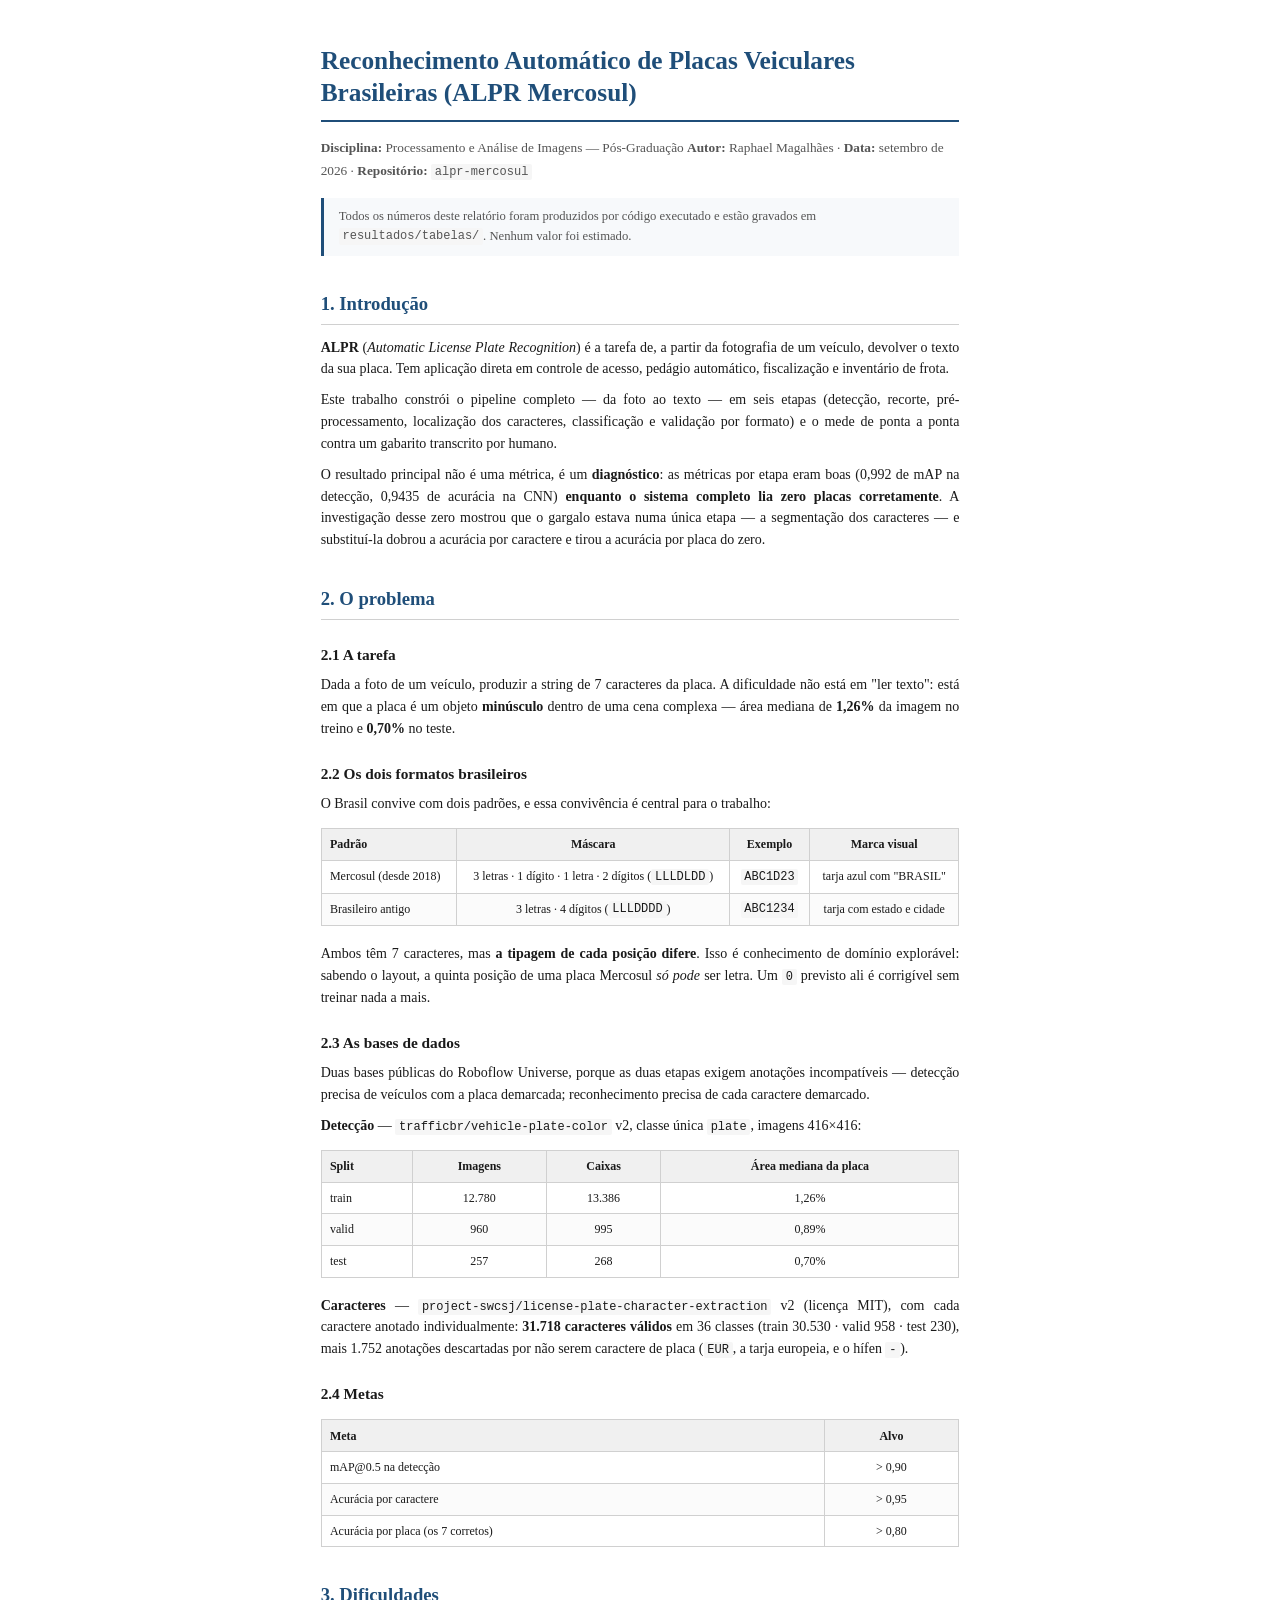
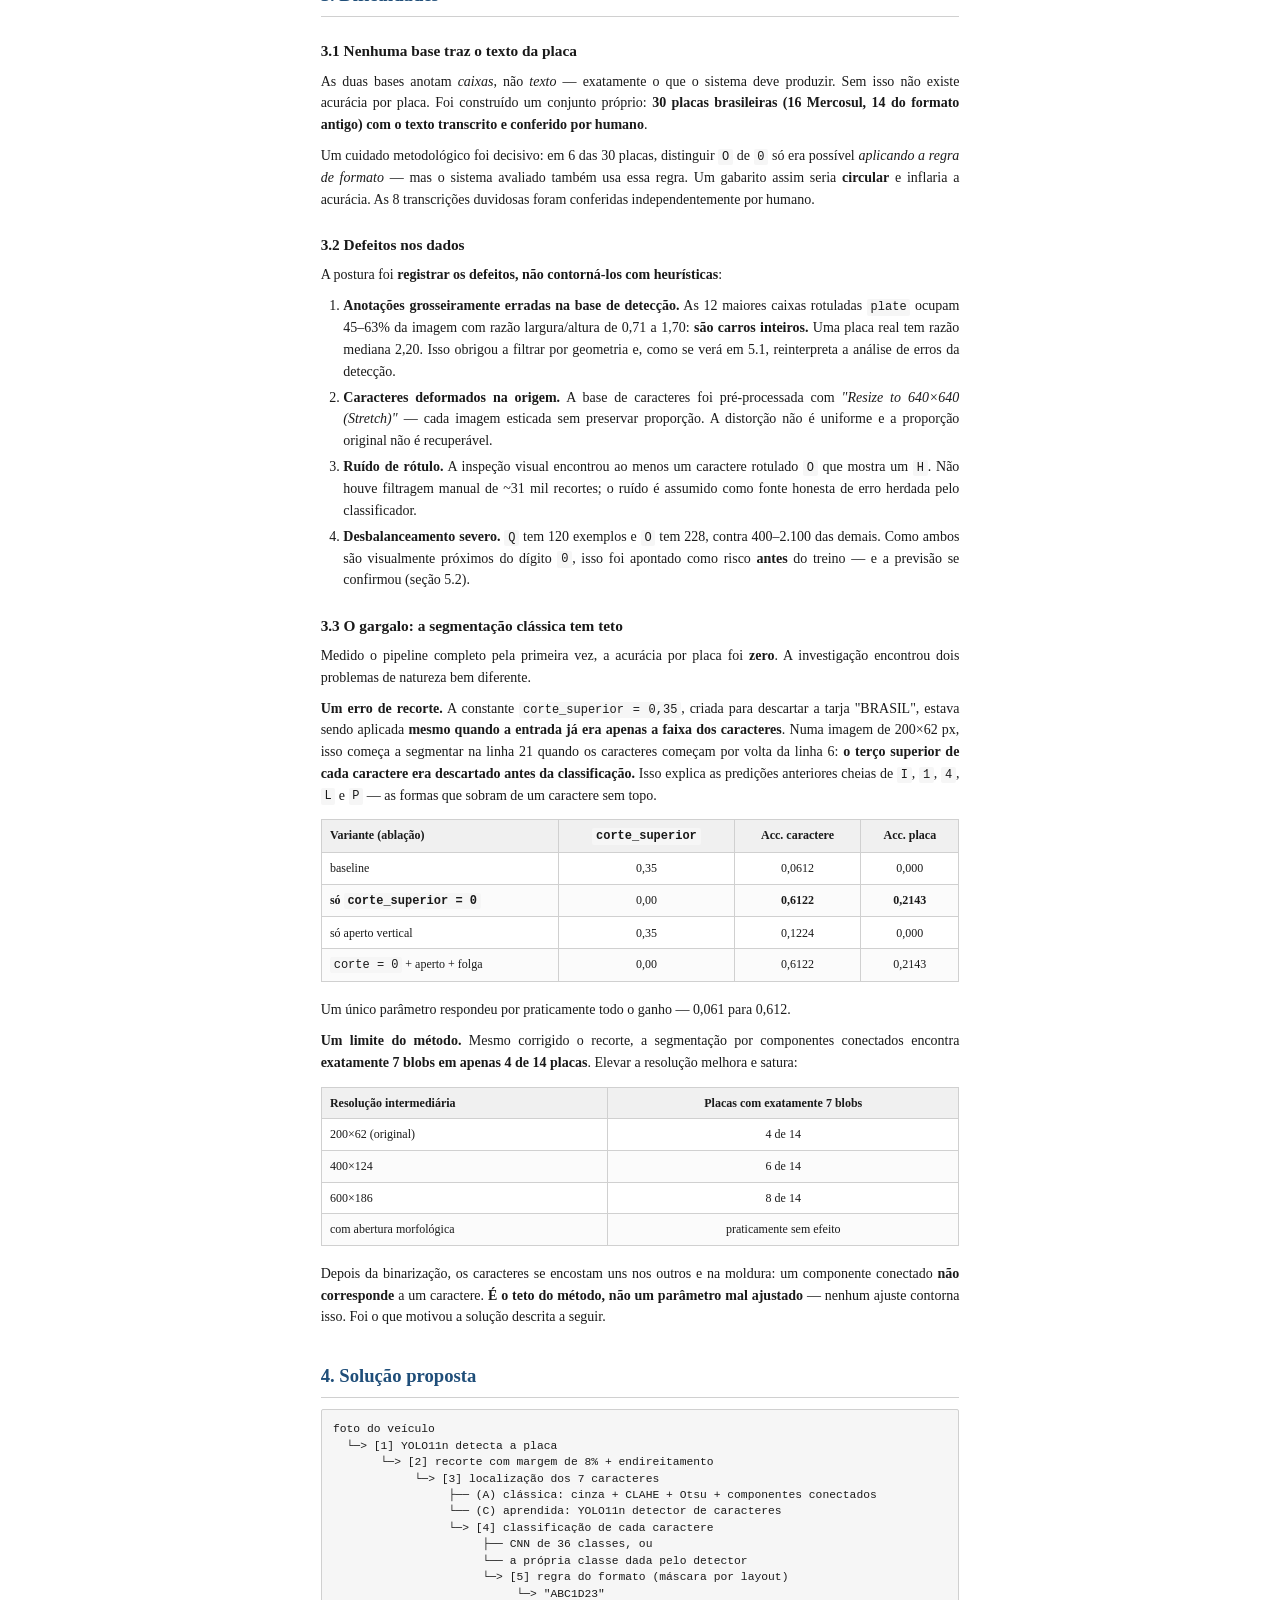
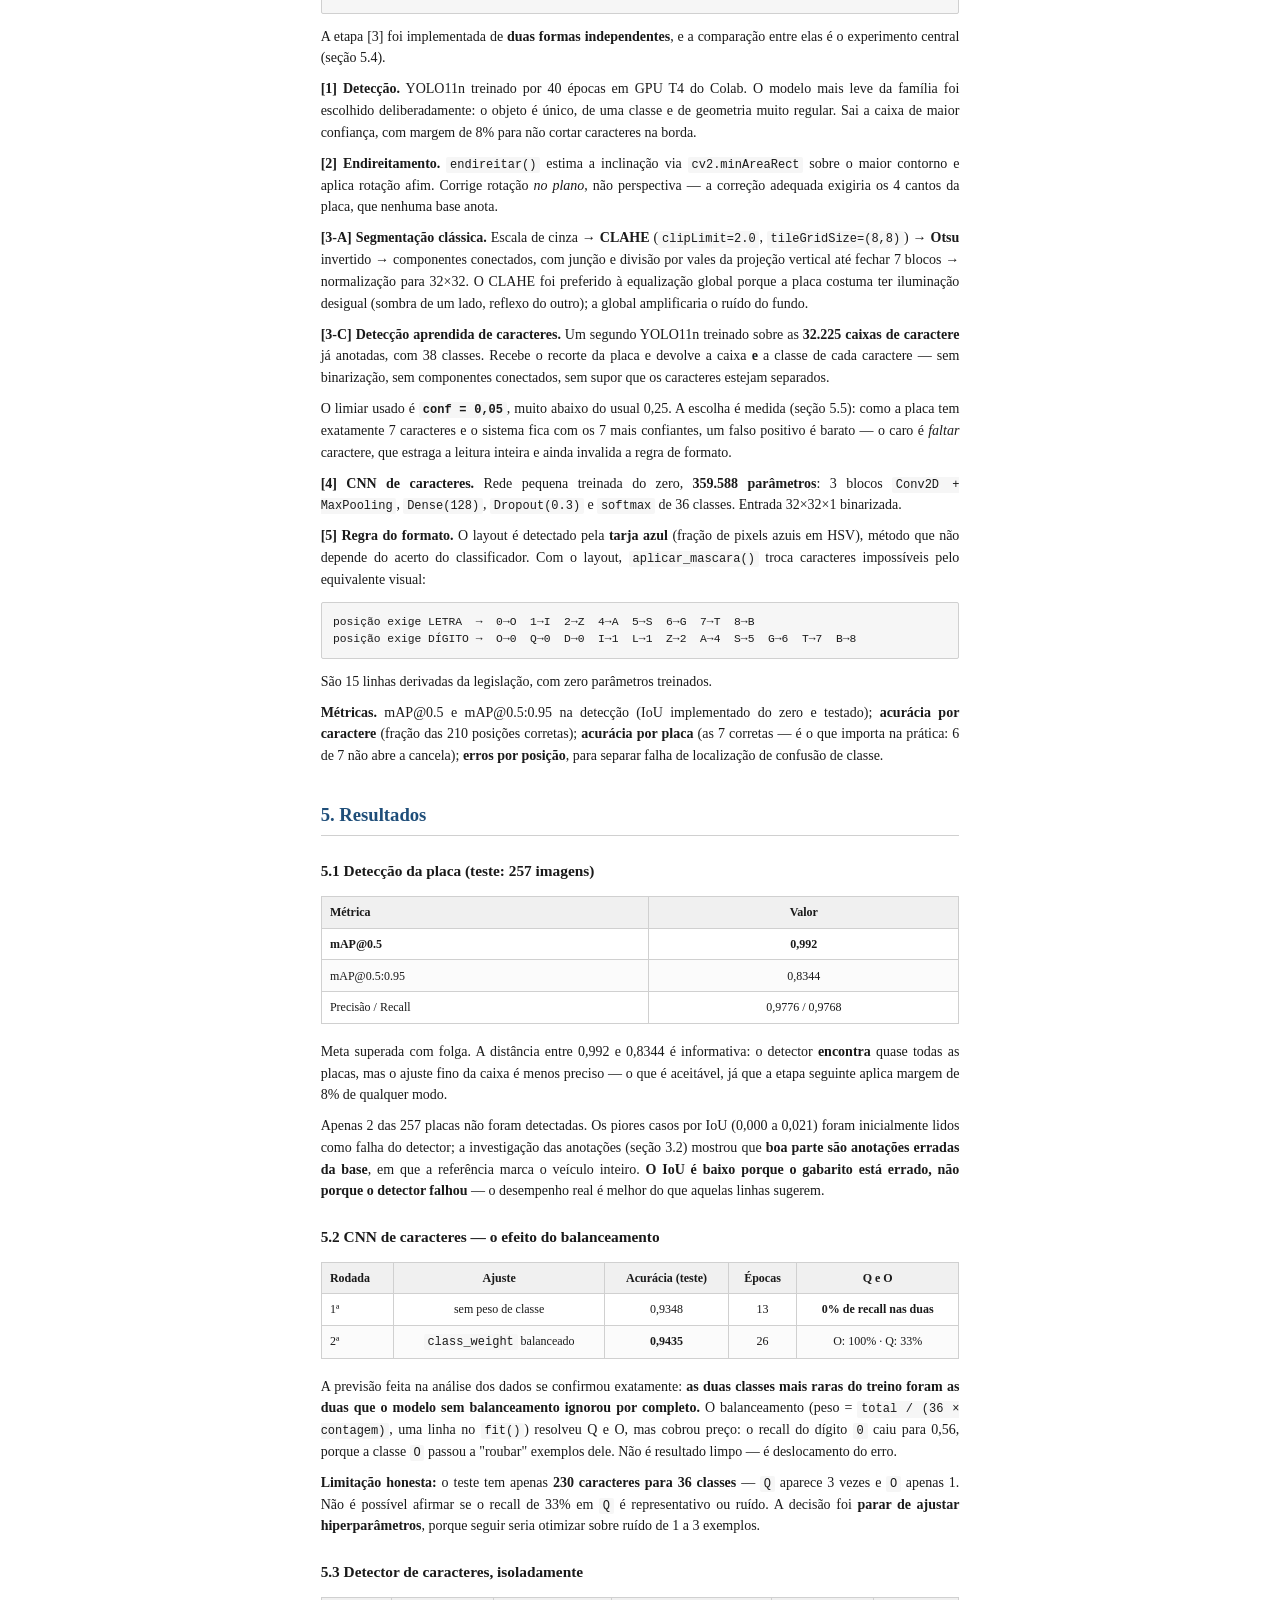
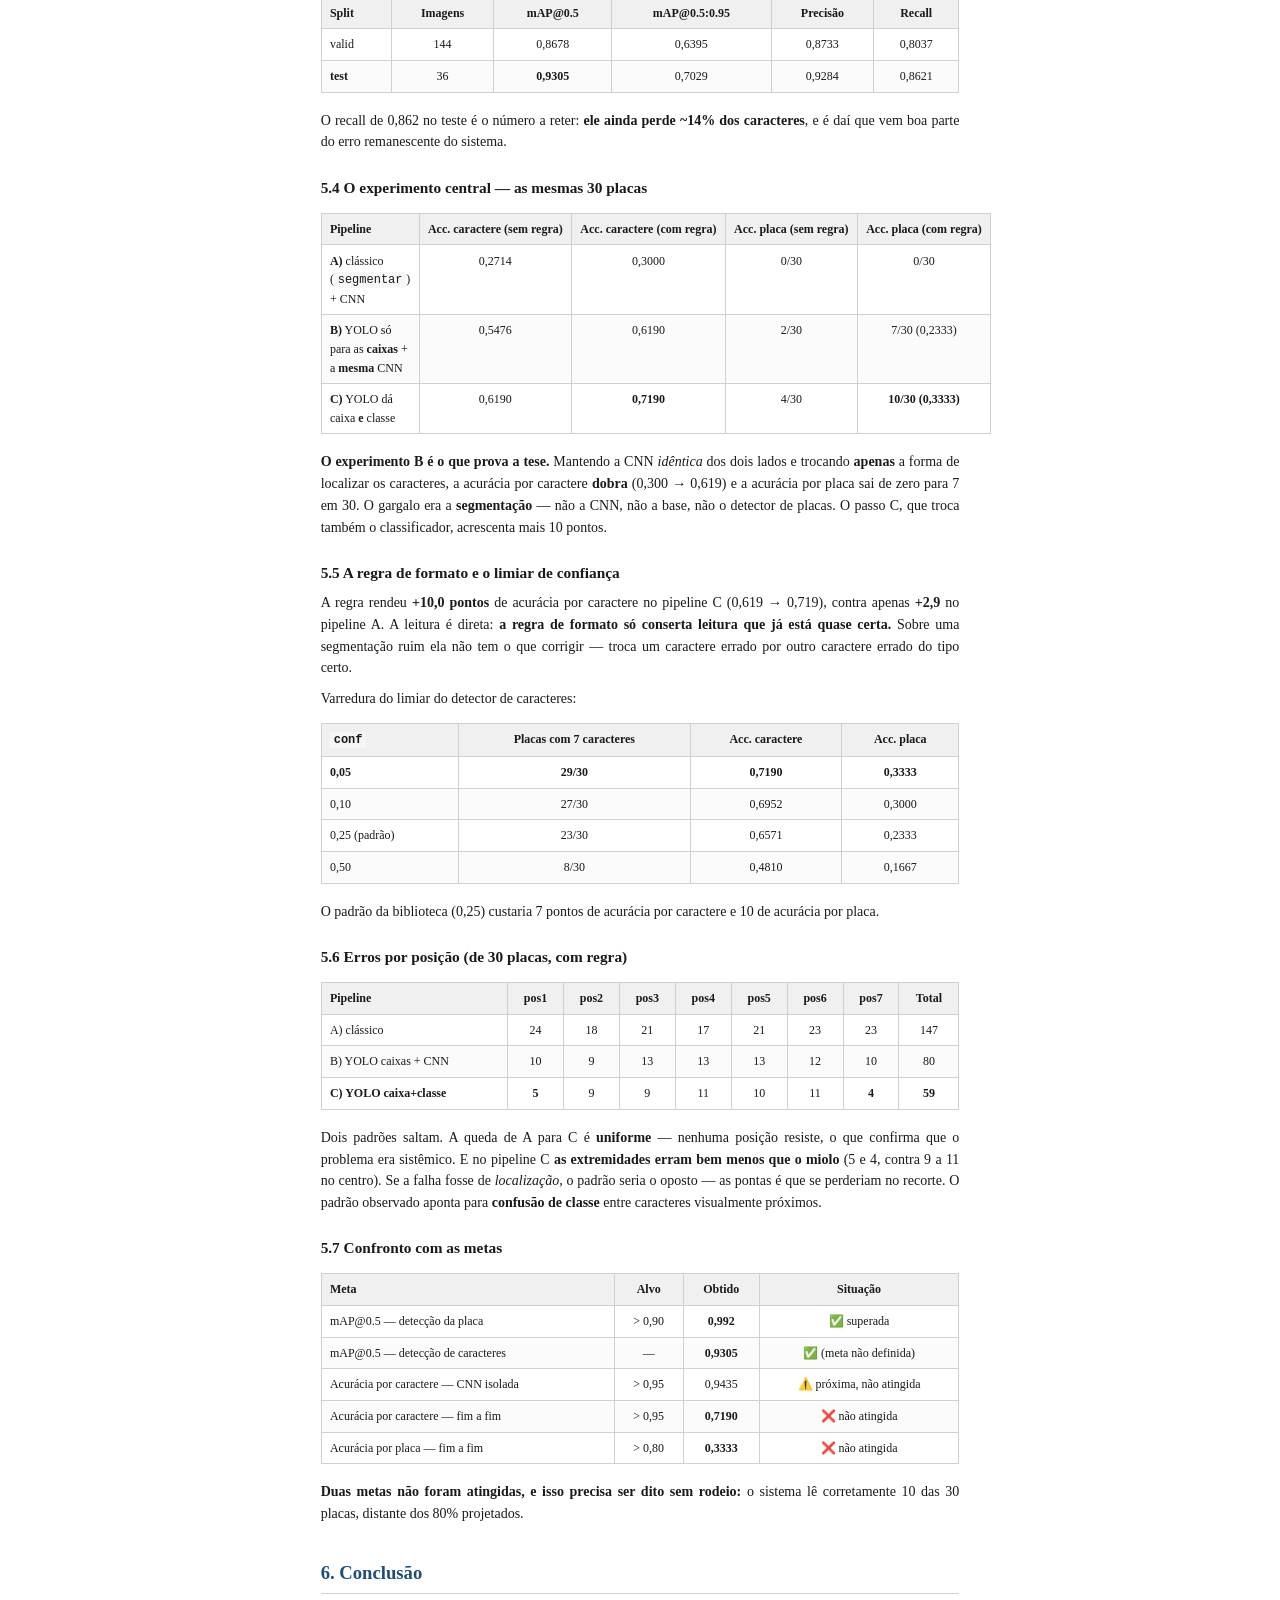
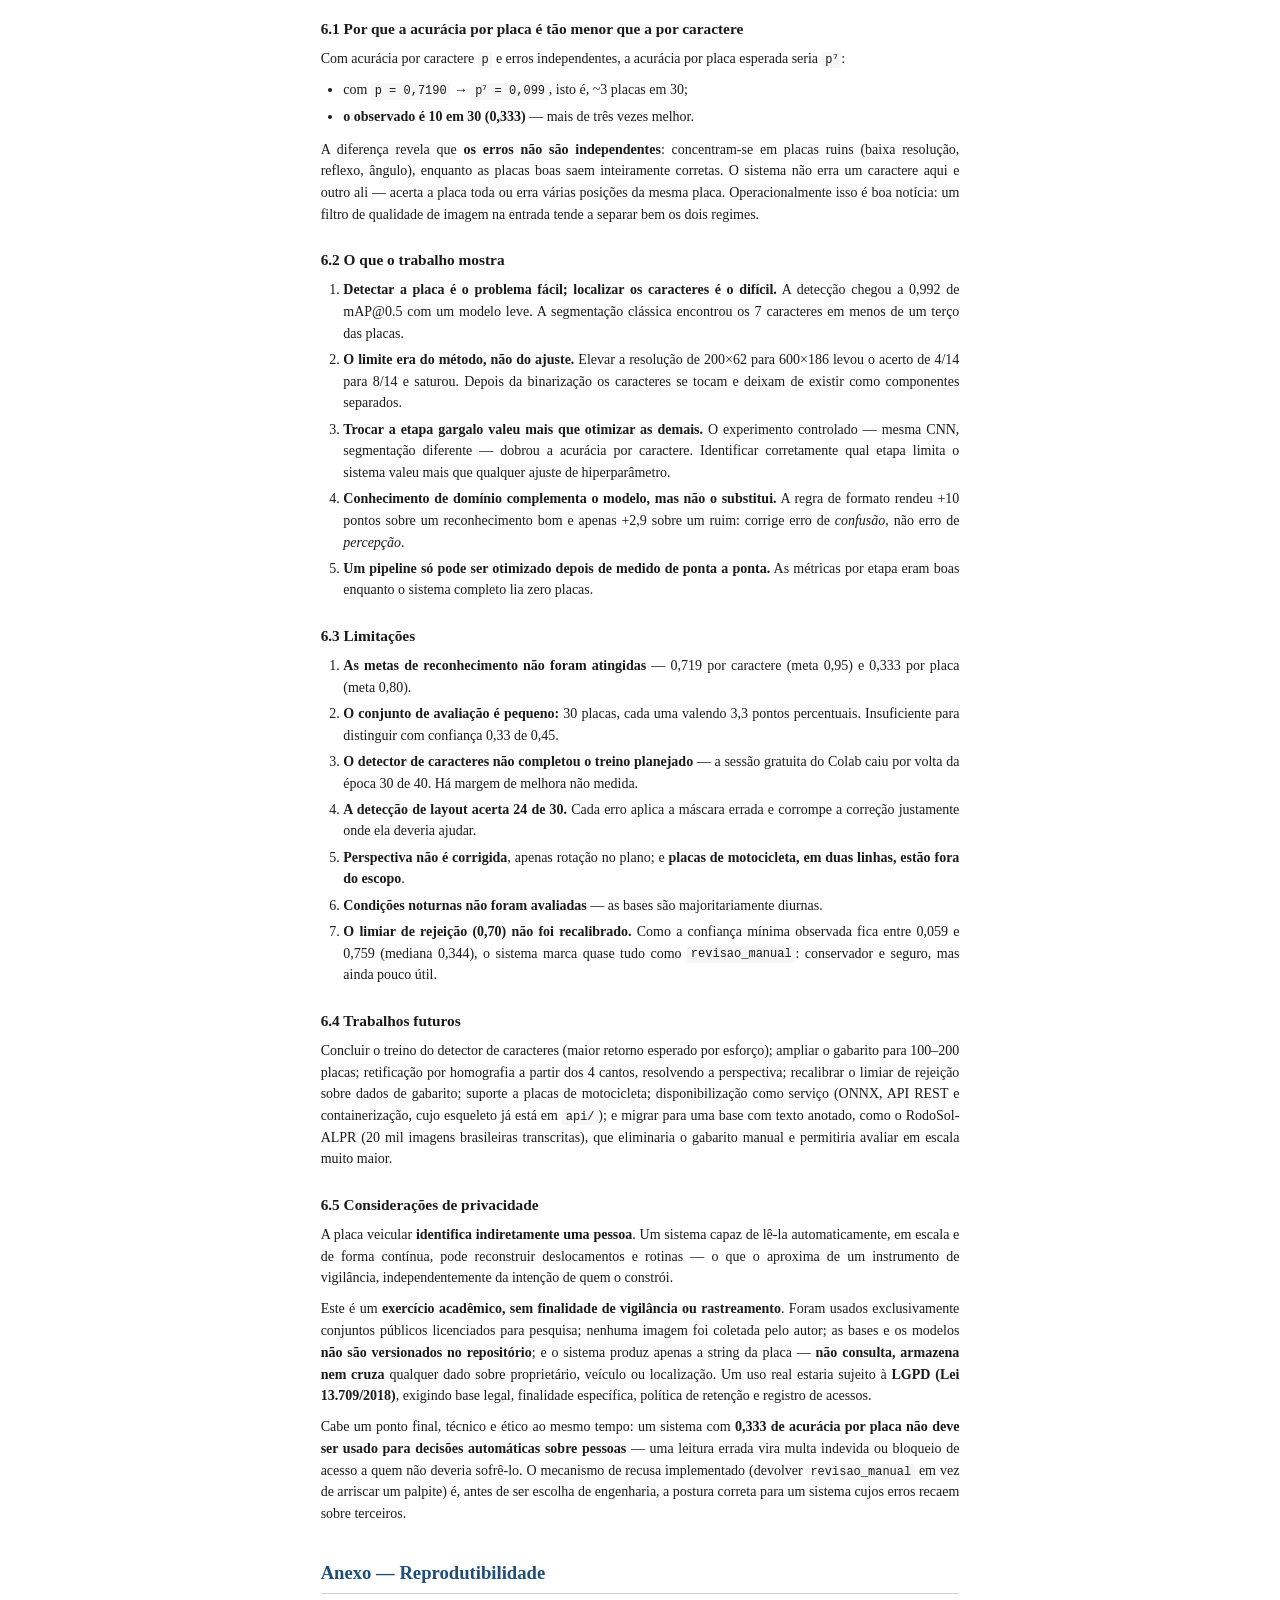
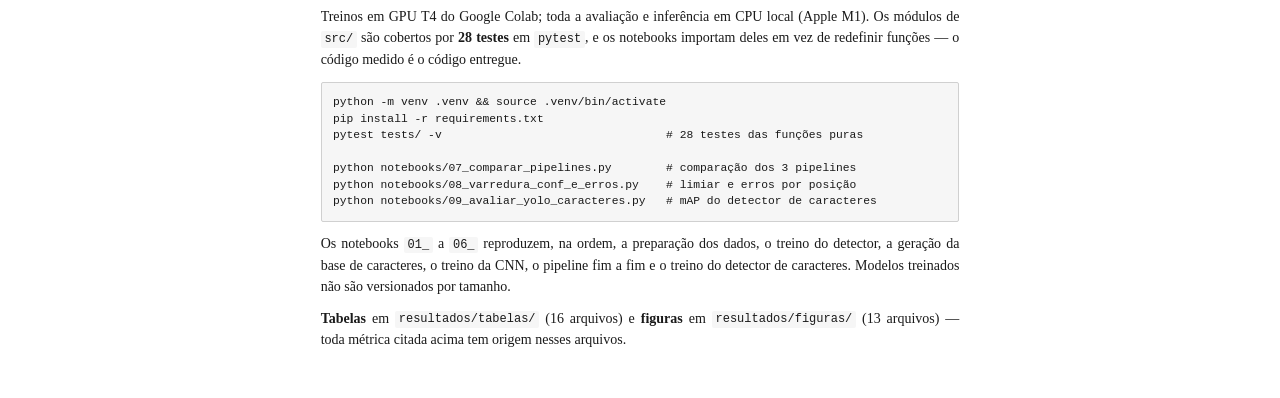
==== RELATORIO.html @ 7038e8bc "Dia 7: entrega fechada, repositorio limpo e documento de retomada Relatorio em duas versoes a partir" ====
<!DOCTYPE html>
<html lang="pt-BR">
<head>
<meta charset="utf-8">
<meta name="viewport" content="width=device-width, initial-scale=1">
<title>Relatório — ALPR Mercosul</title>
<style>
@page { size: A4; margin: 18mm 16mm 18mm 16mm; }

:root {
  --tinta:      #1a1a1a;
  --tinta-fraca:#555;
  --linha:      #d0d0d0;
  --fundo-th:   #f0f0f0;
  --fundo-cod:  #f6f6f6;
  --destaque:   #1f4e79;
}

* { box-sizing: border-box; }

body {
  font-family: "Charter", "Georgia", "Times New Roman", serif;
  font-size: 10.5pt;
  line-height: 1.55;
  color: var(--tinta);
  max-width: 185mm;
  margin: 0 auto;
  padding: 12mm 8mm;
  background: #fff;
  text-align: justify;
  hyphens: auto;
}

/* ---------- titulos ---------- */

h1 {
  font-size: 19pt;
  line-height: 1.25;
  text-align: left;
  margin: 0 0 4mm 0;
  padding-bottom: 3mm;
  border-bottom: 2.5px solid var(--destaque);
  color: var(--destaque);
}

h2 {
  font-size: 14pt;
  text-align: left;
  margin: 9mm 0 3mm 0;
  padding-bottom: 1.5mm;
  border-bottom: 1px solid var(--linha);
  color: var(--destaque);
  page-break-after: avoid;
}

h3 {
  font-size: 11.5pt;
  text-align: left;
  margin: 6mm 0 2mm 0;
  color: var(--tinta);
  page-break-after: avoid;
}

/* cada secao numerada comeca em pagina nova, menos a primeira */
h2 { page-break-before: always; }
h2:first-of-type { page-break-before: avoid; }

p { margin: 0 0 2.5mm 0; orphans: 3; widows: 3; }

/* ---------- cabecalho do documento ---------- */

h1 + p {
  text-align: left;
  color: var(--tinta-fraca);
  font-size: 10pt;
  line-height: 1.7;
}

blockquote {
  margin: 4mm 0;
  padding: 2.5mm 4mm;
  border-left: 3px solid var(--destaque);
  background: #f7f9fb;
  color: var(--tinta-fraca);
  font-size: 9.5pt;
  text-align: left;
}
blockquote p { margin: 0; }

/* ---------- tabelas ---------- */

table {
  border-collapse: collapse;
  width: 100%;
  margin: 3.5mm 0 4.5mm 0;
  font-size: 9pt;
  page-break-inside: avoid;
}

thead { display: table-header-group; }

th, td {
  border: 1px solid var(--linha);
  padding: 1.6mm 2.2mm;
  text-align: left;
  vertical-align: top;
}

th {
  background: var(--fundo-th);
  font-weight: 700;
  white-space: nowrap;
}

/* colunas numericas: da segunda em diante, centralizadas */
td:not(:first-child), th:not(:first-child) { text-align: center; }

tbody tr:nth-child(even) { background: #fbfbfb; }

/* ---------- codigo ---------- */

pre {
  background: var(--fundo-cod);
  border: 1px solid var(--linha);
  border-radius: 2px;
  padding: 3mm;
  font-family: "SF Mono", "Menlo", "Consolas", monospace;
  font-size: 8.5pt;
  line-height: 1.45;
  overflow-x: auto;
  white-space: pre-wrap;
  page-break-inside: avoid;
  text-align: left;
}

code {
  font-family: "SF Mono", "Menlo", "Consolas", monospace;
  font-size: 9pt;
  background: var(--fundo-cod);
  padding: 0.3mm 1mm;
  border-radius: 2px;
}
pre code { background: none; padding: 0; font-size: inherit; }

/* ---------- listas ---------- */

ul, ol { margin: 0 0 3mm 0; padding-left: 6mm; }
li { margin-bottom: 1.2mm; }

hr { border: none; border-top: 1px solid var(--linha); margin: 6mm 0; }

strong { font-weight: 700; }

/* ---------- impressao ---------- */

@media print {
  body { padding: 0; max-width: none; }
  a { color: var(--tinta); text-decoration: none; }
}
</style>
</head>
<body>
<h1>Reconhecimento Automático de Placas Veiculares Brasileiras (ALPR Mercosul)</h1>
<p><strong>Disciplina:</strong> Processamento e Análise de Imagens — Pós-Graduação
<strong>Autor:</strong> Raphael Magalhães · <strong>Data:</strong> setembro de 2026 · <strong>Repositório:</strong> <code>alpr-mercosul</code></p>
<blockquote>
<p>Todos os números deste relatório foram produzidos por código executado e estão
gravados em <code>resultados/tabelas/</code>. Nenhum valor foi estimado.</p>
</blockquote>
<h2>1. Introdução</h2>
<p><strong>ALPR</strong> (<em>Automatic License Plate Recognition</em>) é a tarefa de, a partir da fotografia
de um veículo, devolver o texto da sua placa. Tem aplicação direta em controle de
acesso, pedágio automático, fiscalização e inventário de frota.</p>
<p>Este trabalho constrói o pipeline completo — da foto ao texto — em seis etapas
(detecção, recorte, pré-processamento, localização dos caracteres, classificação e
validação por formato) e o mede de ponta a ponta contra um gabarito transcrito por
humano.</p>
<p>O resultado principal não é uma métrica, é um <strong>diagnóstico</strong>: as métricas por etapa
eram boas (0,992 de mAP na detecção, 0,9435 de acurácia na CNN) <strong>enquanto o sistema
completo lia zero placas corretamente</strong>. A investigação desse zero mostrou que o
gargalo estava numa única etapa — a segmentação dos caracteres — e substituí-la
dobrou a acurácia por caractere e tirou a acurácia por placa do zero.</p>
<h2>2. O problema</h2>
<h3>2.1 A tarefa</h3>
<p>Dada a foto de um veículo, produzir a string de 7 caracteres da placa. A dificuldade
não está em "ler texto": está em que a placa é um objeto <strong>minúsculo</strong> dentro de uma
cena complexa — área mediana de <strong>1,26%</strong> da imagem no treino e <strong>0,70%</strong> no teste.</p>
<h3>2.2 Os dois formatos brasileiros</h3>
<p>O Brasil convive com dois padrões, e essa convivência é central para o trabalho:</p>
<table>
<thead>
<tr>
<th>Padrão</th>
<th>Máscara</th>
<th>Exemplo</th>
<th>Marca visual</th>
</tr>
</thead>
<tbody>
<tr>
<td>Mercosul (desde 2018)</td>
<td>3 letras · 1 dígito · 1 letra · 2 dígitos (<code>LLLDLDD</code>)</td>
<td><code>ABC1D23</code></td>
<td>tarja azul com "BRASIL"</td>
</tr>
<tr>
<td>Brasileiro antigo</td>
<td>3 letras · 4 dígitos (<code>LLLDDDD</code>)</td>
<td><code>ABC1234</code></td>
<td>tarja com estado e cidade</td>
</tr>
</tbody>
</table>
<p>Ambos têm 7 caracteres, mas <strong>a tipagem de cada posição difere</strong>. Isso é conhecimento
de domínio explorável: sabendo o layout, a quinta posição de uma placa Mercosul <em>só
pode</em> ser letra. Um <code>0</code> previsto ali é corrigível sem treinar nada a mais.</p>
<h3>2.3 As bases de dados</h3>
<p>Duas bases públicas do Roboflow Universe, porque as duas etapas exigem anotações
incompatíveis — detecção precisa de veículos com a placa demarcada; reconhecimento
precisa de cada caractere demarcado.</p>
<p><strong>Detecção</strong> — <code>trafficbr/vehicle-plate-color</code> v2, classe única <code>plate</code>, imagens 416×416:</p>
<table>
<thead>
<tr>
<th>Split</th>
<th>Imagens</th>
<th>Caixas</th>
<th>Área mediana da placa</th>
</tr>
</thead>
<tbody>
<tr>
<td>train</td>
<td>12.780</td>
<td>13.386</td>
<td>1,26%</td>
</tr>
<tr>
<td>valid</td>
<td>960</td>
<td>995</td>
<td>0,89%</td>
</tr>
<tr>
<td>test</td>
<td>257</td>
<td>268</td>
<td>0,70%</td>
</tr>
</tbody>
</table>
<p><strong>Caracteres</strong> — <code>project-swcsj/license-plate-character-extraction</code> v2 (licença MIT),
com cada caractere anotado individualmente: <strong>31.718 caracteres válidos</strong> em 36
classes (train 30.530 · valid 958 · test 230), mais 1.752 anotações descartadas por
não serem caractere de placa (<code>EUR</code>, a tarja europeia, e o hífen <code>-</code>).</p>
<h3>2.4 Metas</h3>
<table>
<thead>
<tr>
<th>Meta</th>
<th>Alvo</th>
</tr>
</thead>
<tbody>
<tr>
<td>mAP@0.5 na detecção</td>
<td>&gt; 0,90</td>
</tr>
<tr>
<td>Acurácia por caractere</td>
<td>&gt; 0,95</td>
</tr>
<tr>
<td>Acurácia por placa (os 7 corretos)</td>
<td>&gt; 0,80</td>
</tr>
</tbody>
</table>
<h2>3. Dificuldades</h2>
<h3>3.1 Nenhuma base traz o texto da placa</h3>
<p>As duas bases anotam <em>caixas</em>, não <em>texto</em> — exatamente o que o sistema deve produzir.
Sem isso não existe acurácia por placa. Foi construído um conjunto próprio: <strong>30
placas brasileiras (16 Mercosul, 14 do formato antigo) com o texto transcrito e
conferido por humano</strong>.</p>
<p>Um cuidado metodológico foi decisivo: em 6 das 30 placas, distinguir <code>O</code> de <code>0</code> só era
possível <em>aplicando a regra de formato</em> — mas o sistema avaliado também usa essa regra.
Um gabarito assim seria <strong>circular</strong> e inflaria a acurácia. As 8 transcrições duvidosas
foram conferidas independentemente por humano.</p>
<h3>3.2 Defeitos nos dados</h3>
<p>A postura foi <strong>registrar os defeitos, não contorná-los com heurísticas</strong>:</p>
<ol>
<li><strong>Anotações grosseiramente erradas na base de detecção.</strong> As 12 maiores caixas
   rotuladas <code>plate</code> ocupam 45–63% da imagem com razão largura/altura de 0,71 a 1,70:
   <strong>são carros inteiros.</strong> Uma placa real tem razão mediana 2,20. Isso obrigou a
   filtrar por geometria e, como se verá em 5.1, reinterpreta a análise de erros da
   detecção.</li>
<li><strong>Caracteres deformados na origem.</strong> A base de caracteres foi pré-processada com
   <em>"Resize to 640×640 (Stretch)"</em> — cada imagem esticada sem preservar proporção. A
   distorção não é uniforme e a proporção original não é recuperável.</li>
<li><strong>Ruído de rótulo.</strong> A inspeção visual encontrou ao menos um caractere rotulado <code>O</code>
   que mostra um <code>H</code>. Não houve filtragem manual de ~31 mil recortes; o ruído é
   assumido como fonte honesta de erro herdada pelo classificador.</li>
<li><strong>Desbalanceamento severo.</strong> <code>Q</code> tem 120 exemplos e <code>O</code> tem 228, contra 400–2.100
   das demais. Como ambos são visualmente próximos do dígito <code>0</code>, isso foi apontado
   como risco <strong>antes</strong> do treino — e a previsão se confirmou (seção 5.2).</li>
</ol>
<h3>3.3 O gargalo: a segmentação clássica tem teto</h3>
<p>Medido o pipeline completo pela primeira vez, a acurácia por placa foi <strong>zero</strong>.
A investigação encontrou dois problemas de natureza bem diferente.</p>
<p><strong>Um erro de recorte.</strong> A constante <code>corte_superior = 0,35</code>, criada para descartar a
tarja "BRASIL", estava sendo aplicada <strong>mesmo quando a entrada já era apenas a faixa
dos caracteres</strong>. Numa imagem de 200×62 px, isso começa a segmentar na linha 21 quando
os caracteres começam por volta da linha 6: <strong>o terço superior de cada caractere era
descartado antes da classificação.</strong> Isso explica as predições anteriores cheias de
<code>I</code>, <code>1</code>, <code>4</code>, <code>L</code> e <code>P</code> — as formas que sobram de um caractere sem topo.</p>
<table>
<thead>
<tr>
<th>Variante (ablação)</th>
<th><code>corte_superior</code></th>
<th>Acc. caractere</th>
<th>Acc. placa</th>
</tr>
</thead>
<tbody>
<tr>
<td>baseline</td>
<td>0,35</td>
<td>0,0612</td>
<td>0,000</td>
</tr>
<tr>
<td><strong>só <code>corte_superior = 0</code></strong></td>
<td>0,00</td>
<td><strong>0,6122</strong></td>
<td><strong>0,2143</strong></td>
</tr>
<tr>
<td>só aperto vertical</td>
<td>0,35</td>
<td>0,1224</td>
<td>0,000</td>
</tr>
<tr>
<td><code>corte = 0</code> + aperto + folga</td>
<td>0,00</td>
<td>0,6122</td>
<td>0,2143</td>
</tr>
</tbody>
</table>
<p>Um único parâmetro respondeu por praticamente todo o ganho — 0,061 para 0,612.</p>
<p><strong>Um limite do método.</strong> Mesmo corrigido o recorte, a segmentação por componentes
conectados encontra <strong>exatamente 7 blobs em apenas 4 de 14 placas</strong>. Elevar a
resolução melhora e satura:</p>
<table>
<thead>
<tr>
<th>Resolução intermediária</th>
<th>Placas com exatamente 7 blobs</th>
</tr>
</thead>
<tbody>
<tr>
<td>200×62 (original)</td>
<td>4 de 14</td>
</tr>
<tr>
<td>400×124</td>
<td>6 de 14</td>
</tr>
<tr>
<td>600×186</td>
<td>8 de 14</td>
</tr>
<tr>
<td>com abertura morfológica</td>
<td>praticamente sem efeito</td>
</tr>
</tbody>
</table>
<p>Depois da binarização, os caracteres se encostam uns nos outros e na moldura: um
componente conectado <strong>não corresponde</strong> a um caractere. <strong>É o teto do método, não um
parâmetro mal ajustado</strong> — nenhum ajuste contorna isso. Foi o que motivou a solução
descrita a seguir.</p>
<h2>4. Solução proposta</h2>
<pre><code>foto do veículo
  └─&gt; [1] YOLO11n detecta a placa
       └─&gt; [2] recorte com margem de 8% + endireitamento
            └─&gt; [3] localização dos 7 caracteres
                 ├── (A) clássica: cinza + CLAHE + Otsu + componentes conectados
                 └── (C) aprendida: YOLO11n detector de caracteres
                 └─&gt; [4] classificação de cada caractere
                      ├── CNN de 36 classes, ou
                      └── a própria classe dada pelo detector
                      └─&gt; [5] regra do formato (máscara por layout)
                           └─&gt; &quot;ABC1D23&quot;
</code></pre>
<p>A etapa [3] foi implementada de <strong>duas formas independentes</strong>, e a comparação entre
elas é o experimento central (seção 5.4).</p>
<p><strong>[1] Detecção.</strong> YOLO11n treinado por 40 épocas em GPU T4 do Colab. O modelo mais leve
da família foi escolhido deliberadamente: o objeto é único, de uma classe e de
geometria muito regular. Sai a caixa de maior confiança, com margem de 8% para não
cortar caracteres na borda.</p>
<p><strong>[2] Endireitamento.</strong> <code>endireitar()</code> estima a inclinação via <code>cv2.minAreaRect</code> sobre
o maior contorno e aplica rotação afim. Corrige rotação <em>no plano</em>, não perspectiva —
a correção adequada exigiria os 4 cantos da placa, que nenhuma base anota.</p>
<p><strong>[3-A] Segmentação clássica.</strong> Escala de cinza → <strong>CLAHE</strong> (<code>clipLimit=2.0</code>,
<code>tileGridSize=(8,8)</code>) → <strong>Otsu</strong> invertido → componentes conectados, com junção e
divisão por vales da projeção vertical até fechar 7 blocos → normalização para 32×32.
O CLAHE foi preferido à equalização global porque a placa costuma ter iluminação
desigual (sombra de um lado, reflexo do outro); a global amplificaria o ruído do fundo.</p>
<p><strong>[3-C] Detecção aprendida de caracteres.</strong> Um segundo YOLO11n treinado sobre as
<strong>32.225 caixas de caractere</strong> já anotadas, com 38 classes. Recebe o recorte da placa e
devolve a caixa <strong>e</strong> a classe de cada caractere — sem binarização, sem componentes
conectados, sem supor que os caracteres estejam separados.</p>
<p>O limiar usado é <strong><code>conf = 0,05</code></strong>, muito abaixo do usual 0,25. A escolha é medida
(seção 5.5): como a placa tem exatamente 7 caracteres e o sistema fica com os 7 mais
confiantes, um falso positivo é barato — o caro é <em>faltar</em> caractere, que estraga a
leitura inteira e ainda invalida a regra de formato.</p>
<p><strong>[4] CNN de caracteres.</strong> Rede pequena treinada do zero, <strong>359.588 parâmetros</strong>: 3
blocos <code>Conv2D + MaxPooling</code>, <code>Dense(128)</code>, <code>Dropout(0.3)</code> e <code>softmax</code> de 36 classes.
Entrada 32×32×1 binarizada.</p>
<p><strong>[5] Regra do formato.</strong> O layout é detectado pela <strong>tarja azul</strong> (fração de pixels
azuis em HSV), método que não depende do acerto do classificador. Com o layout,
<code>aplicar_mascara()</code> troca caracteres impossíveis pelo equivalente visual:</p>
<pre><code>posição exige LETRA  →  0→O  1→I  2→Z  4→A  5→S  6→G  7→T  8→B
posição exige DÍGITO →  O→0  Q→0  D→0  I→1  L→1  Z→2  A→4  S→5  G→6  T→7  B→8
</code></pre>
<p>São 15 linhas derivadas da legislação, com zero parâmetros treinados.</p>
<p><strong>Métricas.</strong> mAP@0.5 e mAP@0.5:0.95 na detecção (IoU implementado do zero e testado);
<strong>acurácia por caractere</strong> (fração das 210 posições corretas); <strong>acurácia por placa</strong>
(as 7 corretas — é o que importa na prática: 6 de 7 não abre a cancela); <strong>erros por
posição</strong>, para separar falha de localização de confusão de classe.</p>
<h2>5. Resultados</h2>
<h3>5.1 Detecção da placa (teste: 257 imagens)</h3>
<table>
<thead>
<tr>
<th>Métrica</th>
<th>Valor</th>
</tr>
</thead>
<tbody>
<tr>
<td><strong>mAP@0.5</strong></td>
<td><strong>0,992</strong></td>
</tr>
<tr>
<td>mAP@0.5:0.95</td>
<td>0,8344</td>
</tr>
<tr>
<td>Precisão / Recall</td>
<td>0,9776 / 0,9768</td>
</tr>
</tbody>
</table>
<p>Meta superada com folga. A distância entre 0,992 e 0,8344 é informativa: o detector
<strong>encontra</strong> quase todas as placas, mas o ajuste fino da caixa é menos preciso — o que
é aceitável, já que a etapa seguinte aplica margem de 8% de qualquer modo.</p>
<p>Apenas 2 das 257 placas não foram detectadas. Os piores casos por IoU (0,000 a 0,021)
foram inicialmente lidos como falha do detector; a investigação das anotações (seção
3.2) mostrou que <strong>boa parte são anotações erradas da base</strong>, em que a referência marca
o veículo inteiro. <strong>O IoU é baixo porque o gabarito está errado, não porque o detector
falhou</strong> — o desempenho real é melhor do que aquelas linhas sugerem.</p>
<h3>5.2 CNN de caracteres — o efeito do balanceamento</h3>
<table>
<thead>
<tr>
<th>Rodada</th>
<th>Ajuste</th>
<th>Acurácia (teste)</th>
<th>Épocas</th>
<th>Q e O</th>
</tr>
</thead>
<tbody>
<tr>
<td>1ª</td>
<td>sem peso de classe</td>
<td>0,9348</td>
<td>13</td>
<td><strong>0% de recall nas duas</strong></td>
</tr>
<tr>
<td>2ª</td>
<td><code>class_weight</code> balanceado</td>
<td><strong>0,9435</strong></td>
<td>26</td>
<td>O: 100% · Q: 33%</td>
</tr>
</tbody>
</table>
<p>A previsão feita na análise dos dados se confirmou exatamente: <strong>as duas classes mais
raras do treino foram as duas que o modelo sem balanceamento ignorou por completo.</strong> O
balanceamento (peso = <code>total / (36 × contagem)</code>, uma linha no <code>fit()</code>) resolveu Q e O,
mas cobrou preço: o recall do dígito <code>0</code> caiu para 0,56, porque a classe <code>O</code> passou a
"roubar" exemplos dele. Não é resultado limpo — é deslocamento do erro.</p>
<p><strong>Limitação honesta:</strong> o teste tem apenas <strong>230 caracteres para 36 classes</strong> — <code>Q</code>
aparece 3 vezes e <code>O</code> apenas 1. Não é possível afirmar se o recall de 33% em <code>Q</code> é
representativo ou ruído. A decisão foi <strong>parar de ajustar hiperparâmetros</strong>, porque
seguir seria otimizar sobre ruído de 1 a 3 exemplos.</p>
<h3>5.3 Detector de caracteres, isoladamente</h3>
<table>
<thead>
<tr>
<th>Split</th>
<th>Imagens</th>
<th>mAP@0.5</th>
<th>mAP@0.5:0.95</th>
<th>Precisão</th>
<th>Recall</th>
</tr>
</thead>
<tbody>
<tr>
<td>valid</td>
<td>144</td>
<td>0,8678</td>
<td>0,6395</td>
<td>0,8733</td>
<td>0,8037</td>
</tr>
<tr>
<td><strong>test</strong></td>
<td>36</td>
<td><strong>0,9305</strong></td>
<td>0,7029</td>
<td>0,9284</td>
<td>0,8621</td>
</tr>
</tbody>
</table>
<p>O recall de 0,862 no teste é o número a reter: <strong>ele ainda perde ~14% dos caracteres</strong>,
e é daí que vem boa parte do erro remanescente do sistema.</p>
<h3>5.4 O experimento central — as mesmas 30 placas</h3>
<table>
<thead>
<tr>
<th>Pipeline</th>
<th>Acc. caractere (sem regra)</th>
<th>Acc. caractere (com regra)</th>
<th>Acc. placa (sem regra)</th>
<th>Acc. placa (com regra)</th>
</tr>
</thead>
<tbody>
<tr>
<td><strong>A)</strong> clássico (<code>segmentar</code>) + CNN</td>
<td>0,2714</td>
<td>0,3000</td>
<td>0/30</td>
<td>0/30</td>
</tr>
<tr>
<td><strong>B)</strong> YOLO só para as <strong>caixas</strong> + a <strong>mesma</strong> CNN</td>
<td>0,5476</td>
<td>0,6190</td>
<td>2/30</td>
<td>7/30 (0,2333)</td>
</tr>
<tr>
<td><strong>C)</strong> YOLO dá caixa <strong>e</strong> classe</td>
<td>0,6190</td>
<td><strong>0,7190</strong></td>
<td>4/30</td>
<td><strong>10/30 (0,3333)</strong></td>
</tr>
</tbody>
</table>
<p><strong>O experimento B é o que prova a tese.</strong> Mantendo a CNN <em>idêntica</em> dos dois lados e
trocando <strong>apenas</strong> a forma de localizar os caracteres, a acurácia por caractere
<strong>dobra</strong> (0,300 → 0,619) e a acurácia por placa sai de zero para 7 em 30. O gargalo
era a <strong>segmentação</strong> — não a CNN, não a base, não o detector de placas. O passo C, que
troca também o classificador, acrescenta mais 10 pontos.</p>
<h3>5.5 A regra de formato e o limiar de confiança</h3>
<p>A regra rendeu <strong>+10,0 pontos</strong> de acurácia por caractere no pipeline C (0,619 →
0,719), contra apenas <strong>+2,9</strong> no pipeline A. A leitura é direta: <strong>a regra de formato
só conserta leitura que já está quase certa.</strong> Sobre uma segmentação ruim ela não tem o
que corrigir — troca um caractere errado por outro caractere errado do tipo certo.</p>
<p>Varredura do limiar do detector de caracteres:</p>
<table>
<thead>
<tr>
<th><code>conf</code></th>
<th>Placas com 7 caracteres</th>
<th>Acc. caractere</th>
<th>Acc. placa</th>
</tr>
</thead>
<tbody>
<tr>
<td><strong>0,05</strong></td>
<td><strong>29/30</strong></td>
<td><strong>0,7190</strong></td>
<td><strong>0,3333</strong></td>
</tr>
<tr>
<td>0,10</td>
<td>27/30</td>
<td>0,6952</td>
<td>0,3000</td>
</tr>
<tr>
<td>0,25 (padrão)</td>
<td>23/30</td>
<td>0,6571</td>
<td>0,2333</td>
</tr>
<tr>
<td>0,50</td>
<td>8/30</td>
<td>0,4810</td>
<td>0,1667</td>
</tr>
</tbody>
</table>
<p>O padrão da biblioteca (0,25) custaria 7 pontos de acurácia por caractere e 10 de
acurácia por placa.</p>
<h3>5.6 Erros por posição (de 30 placas, com regra)</h3>
<table>
<thead>
<tr>
<th>Pipeline</th>
<th>pos1</th>
<th>pos2</th>
<th>pos3</th>
<th>pos4</th>
<th>pos5</th>
<th>pos6</th>
<th>pos7</th>
<th>Total</th>
</tr>
</thead>
<tbody>
<tr>
<td>A) clássico</td>
<td>24</td>
<td>18</td>
<td>21</td>
<td>17</td>
<td>21</td>
<td>23</td>
<td>23</td>
<td>147</td>
</tr>
<tr>
<td>B) YOLO caixas + CNN</td>
<td>10</td>
<td>9</td>
<td>13</td>
<td>13</td>
<td>13</td>
<td>12</td>
<td>10</td>
<td>80</td>
</tr>
<tr>
<td><strong>C) YOLO caixa+classe</strong></td>
<td><strong>5</strong></td>
<td>9</td>
<td>9</td>
<td>11</td>
<td>10</td>
<td>11</td>
<td><strong>4</strong></td>
<td><strong>59</strong></td>
</tr>
</tbody>
</table>
<p>Dois padrões saltam. A queda de A para C é <strong>uniforme</strong> — nenhuma posição resiste, o
que confirma que o problema era sistêmico. E no pipeline C <strong>as extremidades erram bem
menos que o miolo</strong> (5 e 4, contra 9 a 11 no centro). Se a falha fosse de <em>localização</em>,
o padrão seria o oposto — as pontas é que se perderiam no recorte. O padrão observado
aponta para <strong>confusão de classe</strong> entre caracteres visualmente próximos.</p>
<h3>5.7 Confronto com as metas</h3>
<table>
<thead>
<tr>
<th>Meta</th>
<th>Alvo</th>
<th>Obtido</th>
<th>Situação</th>
</tr>
</thead>
<tbody>
<tr>
<td>mAP@0.5 — detecção da placa</td>
<td>&gt; 0,90</td>
<td><strong>0,992</strong></td>
<td>✅ superada</td>
</tr>
<tr>
<td>mAP@0.5 — detecção de caracteres</td>
<td>—</td>
<td><strong>0,9305</strong></td>
<td>✅ (meta não definida)</td>
</tr>
<tr>
<td>Acurácia por caractere — CNN isolada</td>
<td>&gt; 0,95</td>
<td>0,9435</td>
<td>⚠️ próxima, não atingida</td>
</tr>
<tr>
<td>Acurácia por caractere — fim a fim</td>
<td>&gt; 0,95</td>
<td><strong>0,7190</strong></td>
<td>❌ não atingida</td>
</tr>
<tr>
<td>Acurácia por placa — fim a fim</td>
<td>&gt; 0,80</td>
<td><strong>0,3333</strong></td>
<td>❌ não atingida</td>
</tr>
</tbody>
</table>
<p><strong>Duas metas não foram atingidas, e isso precisa ser dito sem rodeio:</strong> o sistema lê
corretamente 10 das 30 placas, distante dos 80% projetados.</p>
<h2>6. Conclusão</h2>
<h3>6.1 Por que a acurácia por placa é tão menor que a por caractere</h3>
<p>Com acurácia por caractere <code>p</code> e erros independentes, a acurácia por placa esperada
seria <code>p⁷</code>:</p>
<ul>
<li>com <code>p = 0,7190</code> → <code>p⁷ = 0,099</code>, isto é, ~3 placas em 30;</li>
<li><strong>o observado é 10 em 30 (0,333)</strong> — mais de três vezes melhor.</li>
</ul>
<p>A diferença revela que <strong>os erros não são independentes</strong>: concentram-se em placas
ruins (baixa resolução, reflexo, ângulo), enquanto as placas boas saem inteiramente
corretas. O sistema não erra um caractere aqui e outro ali — acerta a placa toda ou
erra várias posições da mesma placa. Operacionalmente isso é boa notícia: um filtro de
qualidade de imagem na entrada tende a separar bem os dois regimes.</p>
<h3>6.2 O que o trabalho mostra</h3>
<ol>
<li><strong>Detectar a placa é o problema fácil; localizar os caracteres é o difícil.</strong> A
   detecção chegou a 0,992 de mAP@0.5 com um modelo leve. A segmentação clássica
   encontrou os 7 caracteres em menos de um terço das placas.</li>
<li><strong>O limite era do método, não do ajuste.</strong> Elevar a resolução de 200×62 para 600×186
   levou o acerto de 4/14 para 8/14 e saturou. Depois da binarização os caracteres se
   tocam e deixam de existir como componentes separados.</li>
<li><strong>Trocar a etapa gargalo valeu mais que otimizar as demais.</strong> O experimento
   controlado — mesma CNN, segmentação diferente — dobrou a acurácia por caractere.
   Identificar corretamente qual etapa limita o sistema valeu mais que qualquer ajuste
   de hiperparâmetro.</li>
<li><strong>Conhecimento de domínio complementa o modelo, mas não o substitui.</strong> A regra de
   formato rendeu +10 pontos sobre um reconhecimento bom e apenas +2,9 sobre um ruim:
   corrige erro de <em>confusão</em>, não erro de <em>percepção</em>.</li>
<li><strong>Um pipeline só pode ser otimizado depois de medido de ponta a ponta.</strong> As métricas
   por etapa eram boas enquanto o sistema completo lia zero placas.</li>
</ol>
<h3>6.3 Limitações</h3>
<ol>
<li><strong>As metas de reconhecimento não foram atingidas</strong> — 0,719 por caractere (meta 0,95)
   e 0,333 por placa (meta 0,80).</li>
<li><strong>O conjunto de avaliação é pequeno:</strong> 30 placas, cada uma valendo 3,3 pontos
   percentuais. Insuficiente para distinguir com confiança 0,33 de 0,45.</li>
<li><strong>O detector de caracteres não completou o treino planejado</strong> — a sessão gratuita do
   Colab caiu por volta da época 30 de 40. Há margem de melhora não medida.</li>
<li><strong>A detecção de layout acerta 24 de 30.</strong> Cada erro aplica a máscara errada e
   corrompe a correção justamente onde ela deveria ajudar.</li>
<li><strong>Perspectiva não é corrigida</strong>, apenas rotação no plano; e <strong>placas de motocicleta,
   em duas linhas, estão fora do escopo</strong>.</li>
<li><strong>Condições noturnas não foram avaliadas</strong> — as bases são majoritariamente diurnas.</li>
<li><strong>O limiar de rejeição (0,70) não foi recalibrado.</strong> Como a confiança mínima
   observada fica entre 0,059 e 0,759 (mediana 0,344), o sistema marca quase tudo como
   <code>revisao_manual</code>: conservador e seguro, mas ainda pouco útil.</li>
</ol>
<h3>6.4 Trabalhos futuros</h3>
<p>Concluir o treino do detector de caracteres (maior retorno esperado por esforço);
ampliar o gabarito para 100–200 placas; retificação por homografia a partir dos 4
cantos, resolvendo a perspectiva; recalibrar o limiar de rejeição sobre dados de
gabarito; suporte a placas de motocicleta; disponibilização como serviço (ONNX, API
REST e containerização, cujo esqueleto já está em <code>api/</code>); e migrar para uma base com
texto anotado, como o RodoSol-ALPR (20 mil imagens brasileiras transcritas), que
eliminaria o gabarito manual e permitiria avaliar em escala muito maior.</p>
<h3>6.5 Considerações de privacidade</h3>
<p>A placa veicular <strong>identifica indiretamente uma pessoa</strong>. Um sistema capaz de lê-la
automaticamente, em escala e de forma contínua, pode reconstruir deslocamentos e
rotinas — o que o aproxima de um instrumento de vigilância, independentemente da
intenção de quem o constrói.</p>
<p>Este é um <strong>exercício acadêmico, sem finalidade de vigilância ou rastreamento</strong>. Foram
usados exclusivamente conjuntos públicos licenciados para pesquisa; nenhuma imagem foi
coletada pelo autor; as bases e os modelos <strong>não são versionados no repositório</strong>; e o
sistema produz apenas a string da placa — <strong>não consulta, armazena nem cruza</strong> qualquer
dado sobre proprietário, veículo ou localização. Um uso real estaria sujeito à <strong>LGPD
(Lei 13.709/2018)</strong>, exigindo base legal, finalidade específica, política de retenção e
registro de acessos.</p>
<p>Cabe um ponto final, técnico e ético ao mesmo tempo: um sistema com <strong>0,333 de acurácia
por placa não deve ser usado para decisões automáticas sobre pessoas</strong> — uma leitura
errada vira multa indevida ou bloqueio de acesso a quem não deveria sofrê-lo. O
mecanismo de recusa implementado (devolver <code>revisao_manual</code> em vez de arriscar um
palpite) é, antes de ser escolha de engenharia, a postura correta para um sistema cujos
erros recaem sobre terceiros.</p>
<h2>Anexo — Reprodutibilidade</h2>
<p>Treinos em GPU T4 do Google Colab; toda a avaliação e inferência em CPU local (Apple
M1). Os módulos de <code>src/</code> são cobertos por <strong>28 testes</strong> em <code>pytest</code>, e os notebooks
importam deles em vez de redefinir funções — o código medido é o código entregue.</p>
<pre><code class="language-bash">python -m venv .venv &amp;&amp; source .venv/bin/activate
pip install -r requirements.txt
pytest tests/ -v                                 # 28 testes das funções puras

python notebooks/07_comparar_pipelines.py        # comparação dos 3 pipelines
python notebooks/08_varredura_conf_e_erros.py    # limiar e erros por posição
python notebooks/09_avaliar_yolo_caracteres.py   # mAP do detector de caracteres
</code></pre>
<p>Os notebooks <code>01_</code> a <code>06_</code> reproduzem, na ordem, a preparação dos dados, o treino do
detector, a geração da base de caracteres, o treino da CNN, o pipeline fim a fim e o
treino do detector de caracteres. Modelos treinados não são versionados por tamanho.</p>
<p><strong>Tabelas</strong> em <code>resultados/tabelas/</code> (16 arquivos) e <strong>figuras</strong> em
<code>resultados/figuras/</code> (13 arquivos) — toda métrica citada acima tem origem nesses
arquivos.</p>
</body>
</html>
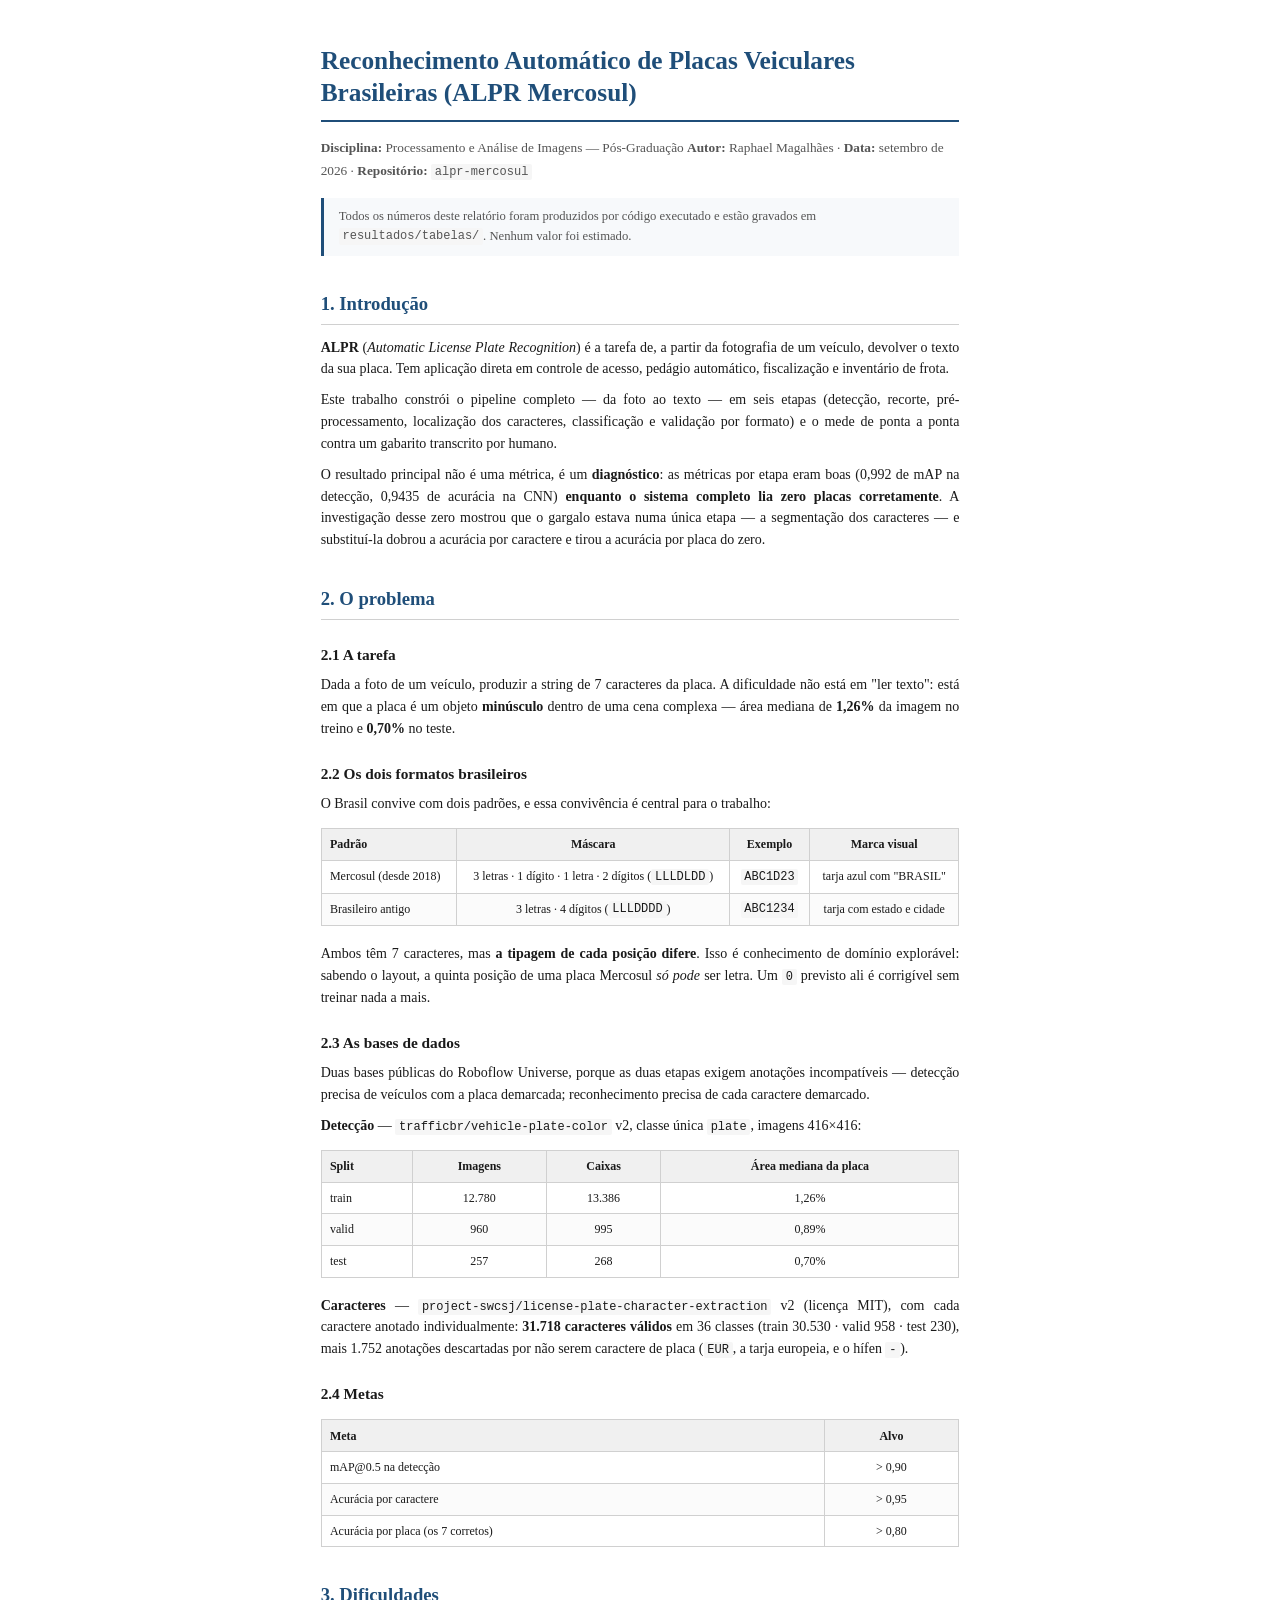
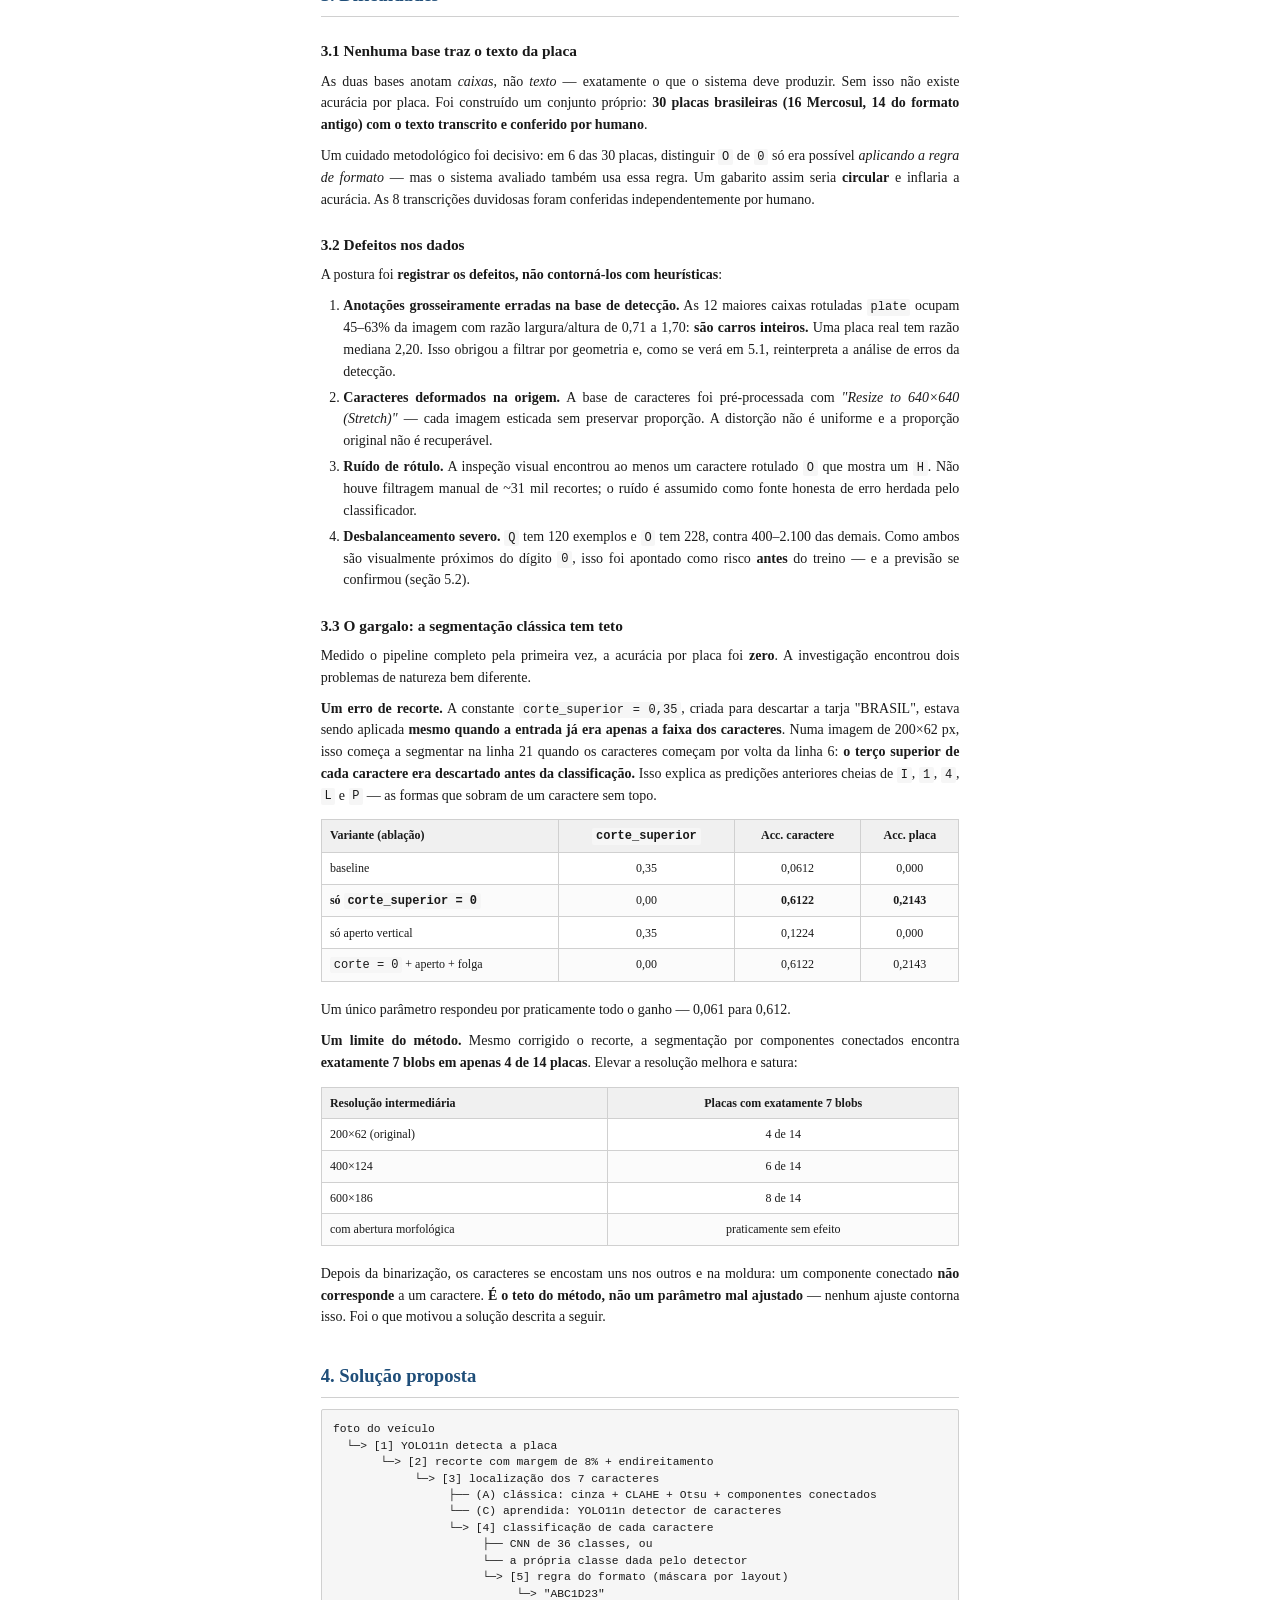
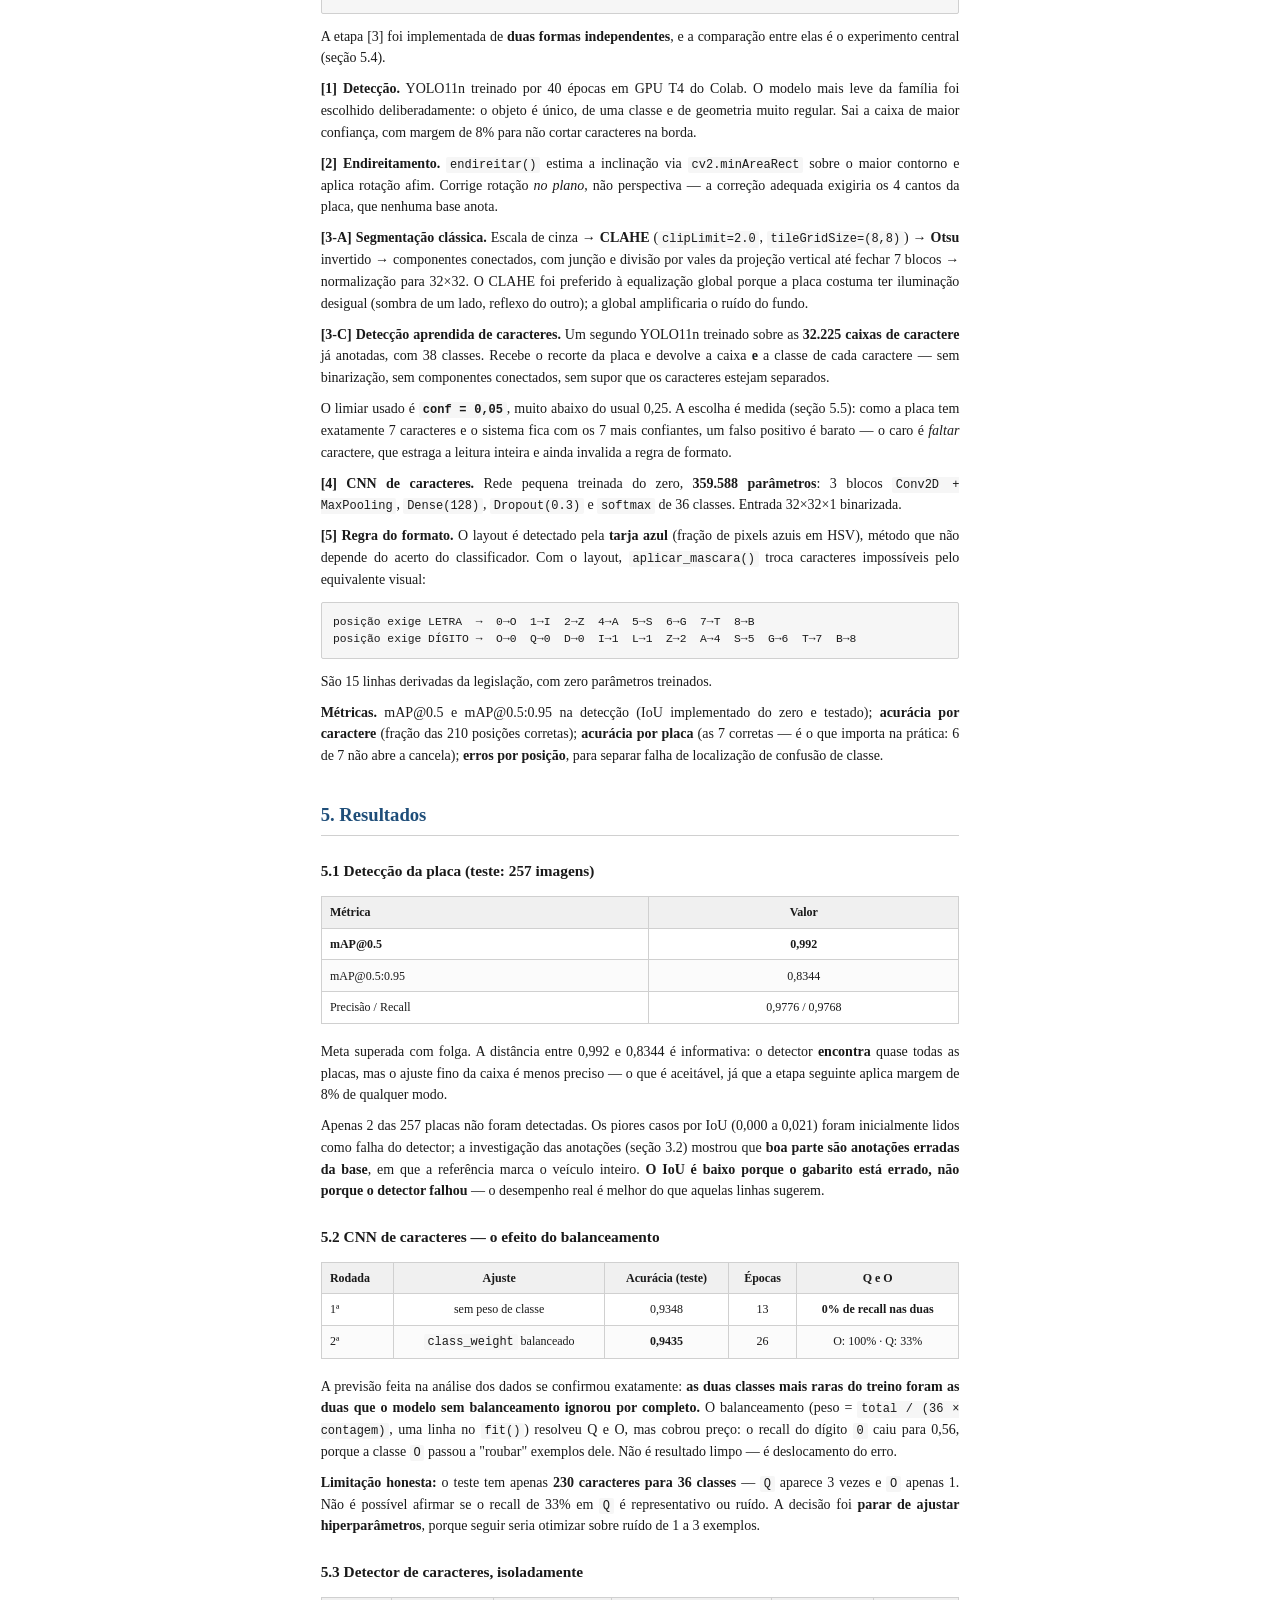
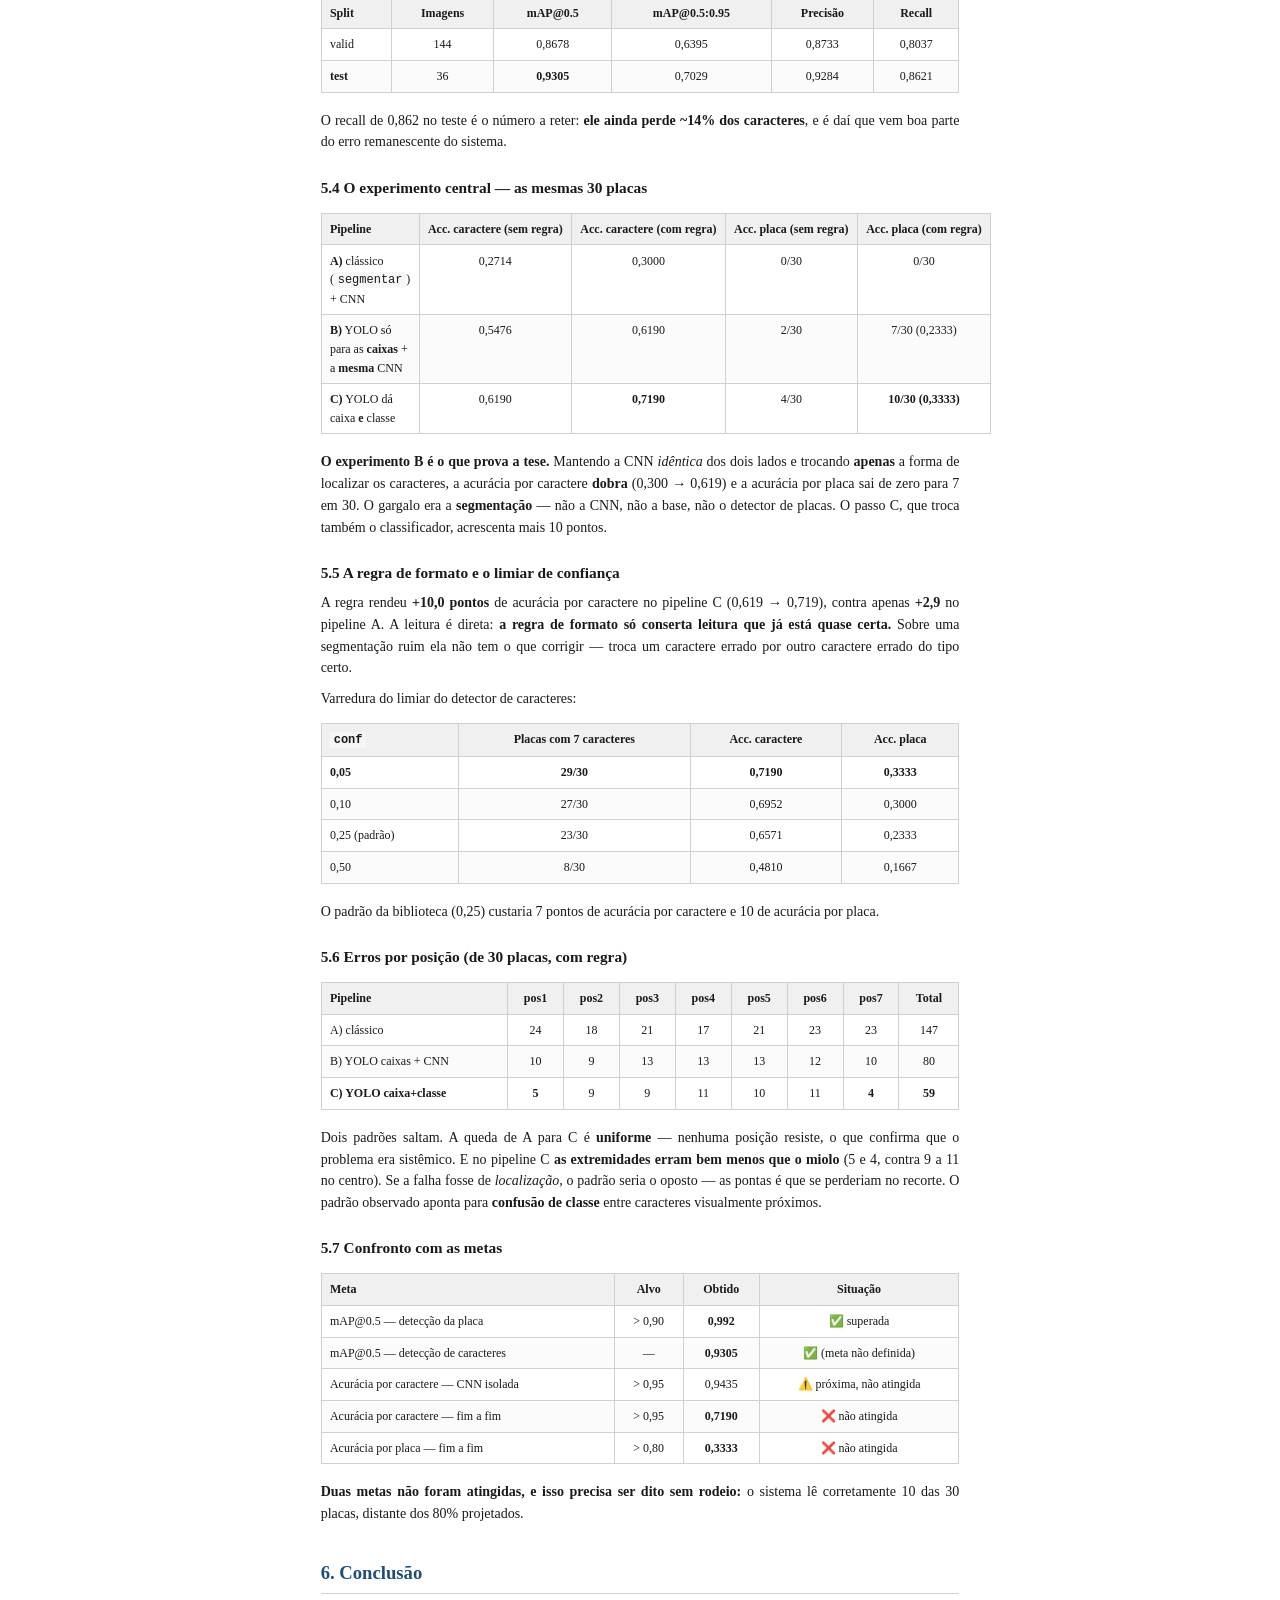
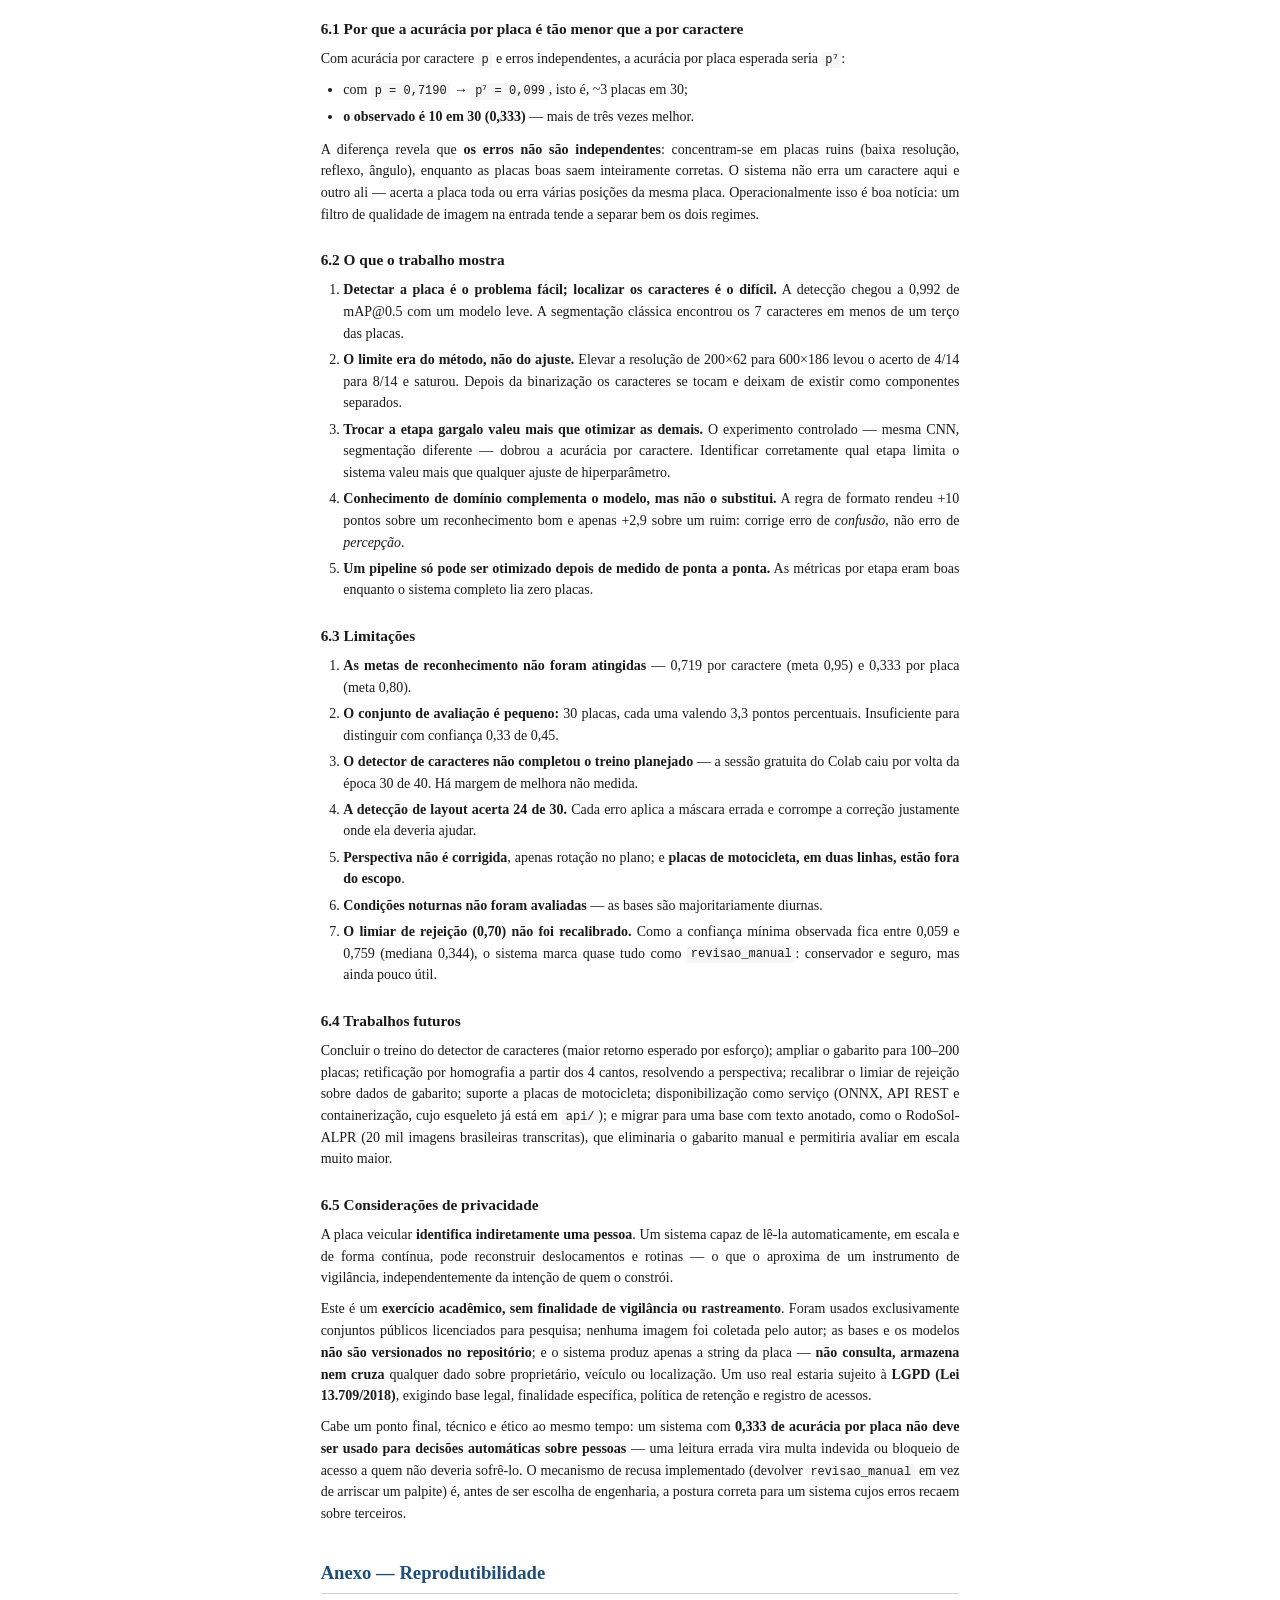
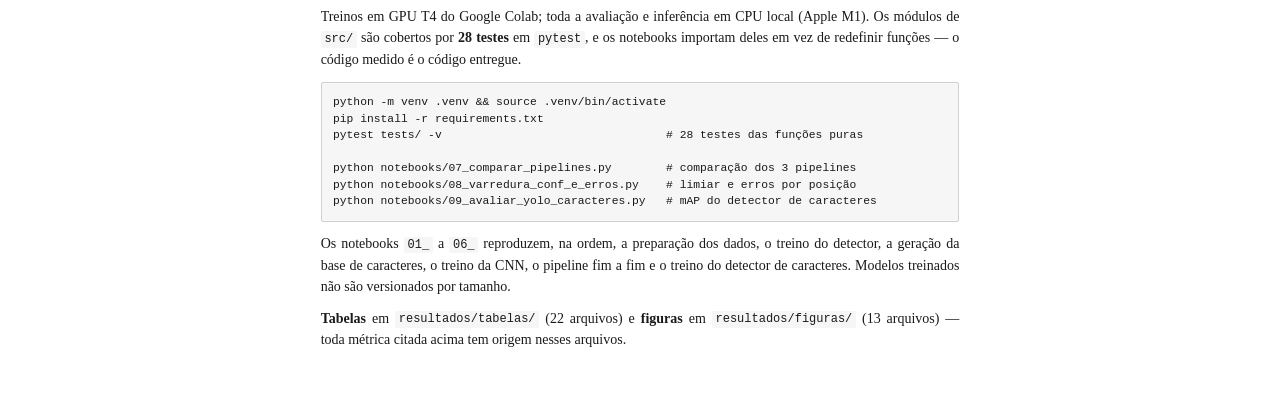
==== commit 541efca0: "Dia 7: limpeza consensual e as 7 decisoes que ficaram em aberto Varredura de redundancias no reposit" ====
--- a/RELATORIO.html
+++ b/RELATORIO.html
@@ -808,7 +808,7 @@
 <p>Os notebooks <code>01_</code> a <code>06_</code> reproduzem, na ordem, a preparação dos dados, o treino do
 detector, a geração da base de caracteres, o treino da CNN, o pipeline fim a fim e o
 treino do detector de caracteres. Modelos treinados não são versionados por tamanho.</p>
-<p><strong>Tabelas</strong> em <code>resultados/tabelas/</code> (16 arquivos) e <strong>figuras</strong> em
+<p><strong>Tabelas</strong> em <code>resultados/tabelas/</code> (22 arquivos) e <strong>figuras</strong> em
 <code>resultados/figuras/</code> (13 arquivos) — toda métrica citada acima tem origem nesses
 arquivos.</p>
 </body>
